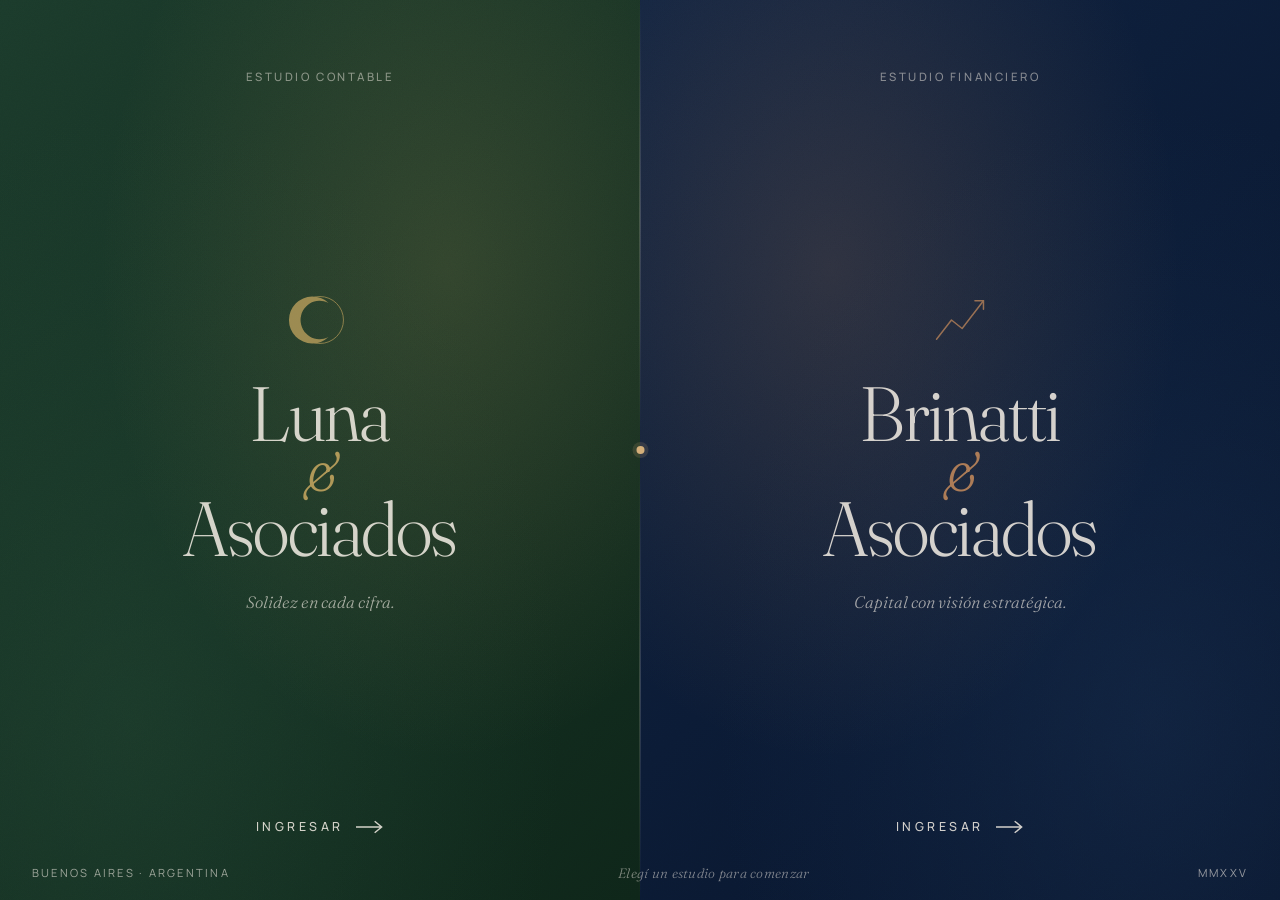
==== index.html @ 52c89bd2 "primer commit con mis archivos" ====
<!DOCTYPE html>
<html lang="es">
<head>
<meta charset="UTF-8">
<meta name="viewport" content="width=device-width, initial-scale=1.0">
<title>Luna &amp; Asociados · Brinatti &amp; Asociados</title>
<link rel="preconnect" href="https://fonts.googleapis.com">
<link rel="preconnect" href="https://fonts.gstatic.com" crossorigin>
<link href="https://fonts.googleapis.com/css2?family=Fraunces:ital,opsz,wght,SOFT@0,9..144,300..700,0..100;1,9..144,300..700,0..100&family=Manrope:wght@300;400;500;600;700&display=swap" rel="stylesheet">
<link rel="stylesheet" href="styles.css">
</head>
<body class="landing">

  <main class="split">

    <!-- LADO IZQUIERDO · LUNA -->
    <a href="contable.html" class="side side--luna" aria-label="Ingresar a Luna y Asociados">
      <div class="side__bg side__bg--luna"></div>
      <div class="side__content">
        <div class="side__top">
          <span class="side__kicker"> Estudio Contable</span>
        </div>
        <div class="side__center">
          <div class="side__mark">
            <svg viewBox="0 0 60 60" xmlns="http://www.w3.org/2000/svg" aria-hidden="true">
              <circle cx="30" cy="30" r="22" fill="none" stroke="currentColor" stroke-width="0.8"/>
              <path d="M 38 14 A 22 22 0 1 0 38 46 A 18 18 0 1 1 38 14 Z" fill="currentColor"/>
            </svg>
          </div>
          <h1 class="side__name">
            <span class="side__name-first">Luna</span>
            <span class="side__name-amp">&amp;</span>
            <span class="side__name-last">Asociados</span>
          </h1>
          <p class="side__tag">Solidez en cada cifra.</p>
        </div>
        <div class="side__bottom">
          <span class="side__enter">
            Ingresar
            <svg viewBox="0 0 24 12" xmlns="http://www.w3.org/2000/svg" aria-hidden="true">
              <path d="M0 6 L22 6 M16 1 L22 6 L16 11" fill="none" stroke="currentColor" stroke-width="1.2"/>
            </svg>
          </span>
        </div>
      </div>
    </a>

    <!-- DIVISOR -->
    <div class="divider" aria-hidden="true">
      <span class="divider__line"></span>
      <span class="divider__dot"></span>
      <span class="divider__line"></span>
    </div>

    <!-- LADO DERECHO · BRINATTI -->
    <a href="financiero.html" class="side side--brinatti" aria-label="Ingresar a Brinatti y Asociados">
      <div class="side__bg side__bg--brinatti"></div>
      <div class="side__content">
        <div class="side__top">
          <span class="side__kicker">Estudio Financiero</span>
        </div>
        <div class="side__center">
          <div class="side__mark">
            <svg viewBox="0 0 60 60" xmlns="http://www.w3.org/2000/svg" aria-hidden="true">
              <path d="M 8 48 L 22 30 L 32 38 L 52 12" fill="none" stroke="currentColor" stroke-width="1.4" stroke-linecap="round" stroke-linejoin="round"/>
              <path d="M 44 12 L 52 12 L 52 20" fill="none" stroke="currentColor" stroke-width="1.4" stroke-linecap="round" stroke-linejoin="round"/>
            </svg>
          </div>
          <h1 class="side__name">
            <span class="side__name-first">Brinatti</span>
            <span class="side__name-amp">&amp;</span>
            <span class="side__name-last">Asociados</span>
          </h1>
          <p class="side__tag">Capital con visión estratégica.</p>
        </div>
        <div class="side__bottom">
          <span class="side__enter">
            Ingresar
            <svg viewBox="0 0 24 12" xmlns="http://www.w3.org/2000/svg" aria-hidden="true">
              <path d="M0 6 L22 6 M16 1 L22 6 L16 11" fill="none" stroke="currentColor" stroke-width="1.2"/>
            </svg>
          </span>
        </div>
      </div>
    </a>

  </main>

  <footer class="landing__footer">
    <span>Buenos Aires · Argentina</span>
    <span class="landing__footer-mid">Elegí un estudio para comenzar</span>
    <span>MMXXV</span>
  </footer>

<script src="main.js"></script>
</body>
</html>
---- styles.css ----
/* =========================================================
   ESTUDIOS · LUNA & ASOCIADOS / BRINATTI & ASOCIADOS
   Diseño editorial — temas oscuros con sección "spotlight" crema
   Tipografía: Fraunces (display) + Manrope (body)
   ========================================================= */
 
/* ---------- RESET ---------- */
*, *::before, *::after { box-sizing: border-box; margin: 0; padding: 0; }
html { scroll-behavior: smooth; }
body { font-family: 'Manrope', sans-serif; -webkit-font-smoothing: antialiased; text-rendering: optimizeLegibility; }
img, svg { display: block; max-width: 100%; }
a { color: inherit; text-decoration: none; }
button, input, textarea { font: inherit; color: inherit; }
ul, ol { list-style: none; }
 
/* ---------- VARIABLES BASE ---------- */
:root {
  --font-display: 'Fraunces', Georgia, serif;
  --font-body: 'Manrope', sans-serif;
 
  --ease: cubic-bezier(0.22, 1, 0.36, 1);
  --ease-soft: cubic-bezier(0.4, 0, 0.2, 1);
 
  --container: 1440px;
  --gutter: clamp(1.5rem, 4vw, 4rem);
}
 
/* =========================================================
   1.  LANDING PAGE  (split de ingreso)
   ========================================================= */
 
body.landing {
  background: #0B0F14;
  color: #F5EFE6;
  overflow: hidden;
  height: 100vh;
}
 
.split {
  display: flex;
  height: 100vh;
  width: 100vw;
  position: relative;
}
 
.side {
  flex: 1;
  position: relative;
  display: flex;
  align-items: stretch;
  overflow: hidden;
  cursor: pointer;
  transition: flex 1.1s var(--ease);
}
 
.side__bg {
  position: absolute;
  inset: 0;
  z-index: 0;
  transition: transform 1.4s var(--ease), filter 0.6s var(--ease);
}
 
/* Lado Luna · verde bosque profundo */
.side__bg--luna {
  background:
    radial-gradient(ellipse at 70% 30%, rgba(201,169,97,0.16) 0%, transparent 55%),
    radial-gradient(ellipse at 20% 80%, rgba(35,70,52,0.45) 0%, transparent 60%),
    linear-gradient(135deg, #1B3A2B 0%, #0E2519 100%);
}
.side__bg--luna::before {
  content: '';
  position: absolute;
  inset: 0;
  background-image: url("data:image/svg+xml;utf8,<svg xmlns='http://www.w3.org/2000/svg' width='200' height='200'><filter id='n'><feTurbulence type='fractalNoise' baseFrequency='0.85' numOctaves='2'/><feColorMatrix values='0 0 0 0 0.9, 0 0 0 0 0.85, 0 0 0 0 0.75, 0 0 0 0.18 0'/></filter><rect width='100%25' height='100%25' filter='url(%23n)'/></svg>");
  opacity: 0.45;
  mix-blend-mode: overlay;
}
 
/* Lado Brinatti · azul marino profundo */
.side__bg--brinatti {
  background:
    radial-gradient(ellipse at 30% 30%, rgba(198,139,92,0.18) 0%, transparent 55%),
    radial-gradient(ellipse at 80% 80%, rgba(24,46,79,0.5) 0%, transparent 60%),
    linear-gradient(135deg, #0F2240 0%, #07142A 100%);
}
.side__bg--brinatti::before {
  content: '';
  position: absolute;
  inset: 0;
  background-image: url("data:image/svg+xml;utf8,<svg xmlns='http://www.w3.org/2000/svg' width='200' height='200'><filter id='n'><feTurbulence type='fractalNoise' baseFrequency='0.85' numOctaves='2'/><feColorMatrix values='0 0 0 0 0.9, 0 0 0 0 0.85, 0 0 0 0 0.75, 0 0 0 0.18 0'/></filter><rect width='100%25' height='100%25' filter='url(%23n)'/></svg>");
  opacity: 0.4;
  mix-blend-mode: overlay;
}
 
/* Contenido de cada lado */
.side__content {
  position: relative;
  z-index: 2;
  flex: 1;
  display: flex;
  flex-direction: column;
  justify-content: space-between;
  padding: clamp(2rem, 5vw, 4.5rem) clamp(2rem, 6vw, 5rem);
  text-align: center;
}
 
/* Ambos lados ahora son oscuros con texto crema */
.side--luna { color: #F5EFE6; }
.side--brinatti { color: #F5EFE6; }
 
.side__top, .side__bottom {
  opacity: 0;
  transform: translateY(-12px);
  animation: fadeDown 1.4s var(--ease) 0.2s forwards;
}
.side__bottom { transform: translateY(12px); animation-name: fadeUp; animation-delay: 0.5s; }
 
.side__kicker {
  font-family: var(--font-body);
  font-size: 0.72rem;
  font-weight: 500;
  letter-spacing: 0.22em;
  text-transform: uppercase;
  opacity: 0.7;
}
 
.side__center {
  display: flex;
  flex-direction: column;
  align-items: center;
  gap: 1.5rem;
  opacity: 0;
  transform: translateY(20px);
  animation: fadeUp 1.6s var(--ease) 0.35s forwards;
}
 
.side__mark {
  width: clamp(48px, 5vw, 64px);
  height: clamp(48px, 5vw, 64px);
  opacity: 0.85;
}
.side--luna .side__mark { color: #C9A961; }
.side--brinatti .side__mark { color: #C68B5C; }
 
.side__name {
  font-family: var(--font-display);
  font-weight: 300;
  font-size: clamp(2.5rem, 6vw, 5.5rem);
  line-height: 1;
  letter-spacing: -0.02em;
  font-variation-settings: "opsz" 144, "SOFT" 30;
}
.side__name-first, .side__name-last { display: block; }
.side__name-amp {
  display: block;
  font-style: italic;
  font-weight: 300;
  font-size: 0.7em;
  line-height: 0.5;
  margin: 0.1em 0;
  font-variation-settings: "opsz" 144, "SOFT" 100;
}
.side--luna .side__name-amp { color: #C9A961; }
.side--brinatti .side__name-amp { color: #C68B5C; }
 
.side__tag {
  font-family: var(--font-display);
  font-style: italic;
  font-weight: 300;
  font-size: clamp(0.95rem, 1.3vw, 1.15rem);
  opacity: 0.75;
  max-width: 28ch;
}
 
.side__enter {
  display: inline-flex;
  align-items: center;
  gap: 0.8rem;
  font-family: var(--font-body);
  font-size: 0.78rem;
  font-weight: 500;
  letter-spacing: 0.28em;
  text-transform: uppercase;
  transition: gap 0.4s var(--ease);
}
.side__enter svg { width: 28px; height: 14px; transition: transform 0.4s var(--ease); }
 
/* Hover behavior */
.split:hover .side { flex: 0.85; }
.split:hover .side:hover { flex: 1.3; }
 
.side:hover .side__bg { transform: scale(1.05); }
.side:hover .side__enter { gap: 1.4rem; }
.side:hover .side__enter svg { transform: translateX(6px); }
.side:hover .side__mark { opacity: 1; transform: scale(1.05); transition: transform 0.6s var(--ease); }
 
/* Divisor central */
.divider {
  position: absolute;
  top: 0; bottom: 0; left: 50%;
  transform: translateX(-50%);
  width: 1px;
  display: flex;
  flex-direction: column;
  align-items: center;
  z-index: 3;
  pointer-events: none;
  transition: opacity 0.6s var(--ease);
}
.divider__line {
  flex: 1;
  width: 1px;
  background: linear-gradient(180deg, transparent, rgba(245,239,230,0.35), transparent);
}
.divider__dot {
  width: 8px; height: 8px;
  border-radius: 50%;
  background: #D4AF7A;
  margin: 1rem 0;
  box-shadow: 0 0 0 4px rgba(212,175,122,0.15);
}
.split:hover .divider { opacity: 0.25; }
 
/* Footer del landing */
.landing__footer {
  position: fixed;
  bottom: 0; left: 0; right: 0;
  z-index: 5;
  display: flex;
  justify-content: space-between;
  align-items: center;
  padding: 1.2rem 2rem;
  font-size: 0.7rem;
  letter-spacing: 0.2em;
  text-transform: uppercase;
  color: rgba(245,239,230,0.6);
  pointer-events: none;
}
.landing__footer-mid {
  font-family: var(--font-display);
  font-style: italic;
  font-weight: 300;
  text-transform: none;
  letter-spacing: 0.02em;
  font-size: 0.85rem;
  opacity: 0.85;
}
 
/* Animaciones landing */
@keyframes fadeUp { to { opacity: 0.85; transform: translateY(0); } }
@keyframes fadeDown { to { opacity: 0.7; transform: translateY(0); } }
 
@media (max-width: 768px) {
  .split { flex-direction: column; }
  .side { min-height: 50vh; }
  .split:hover .side { flex: 1; }
  .split:hover .side:hover { flex: 1.2; }
  .divider {
    top: 50%; left: 0; right: 0;
    bottom: auto; width: 100%; height: 1px;
    transform: translateY(-50%);
    flex-direction: row;
  }
  .divider__line { flex: 1; width: auto; height: 1px;
    background: linear-gradient(90deg, transparent, rgba(245,239,230,0.35), transparent);
  }
  .divider__dot { margin: 0 1rem; }
  .landing__footer { font-size: 0.6rem; padding: 0.7rem 1rem; }
  .landing__footer-mid { display: none; }
}
 
/* =========================================================
   2.  TEMAS — Luna (verde) + Brinatti (azul marino)
   ========================================================= */
 
body.theme-luna,
body.theme-brinatti {
  background: var(--bg);
  color: var(--ink);
  min-height: 100vh;
  overflow-x: hidden;
}
 
/* Tema Luna — verde bosque + crema + dorado */
body.theme-luna {
  --bg:           #1B3A2B;
  --bg-deep:      #0E2519;
  --surface:      #234634;
  --surface-soft: #2B5340;
 
  --invert-bg:      #F4EFE6;
  --invert-surface: #ECE5D7;
 
  --ink:       #F5EFE6;
  --ink-soft:  rgba(245,239,230,0.80);
  --ink-mute:  rgba(245,239,230,0.55);
  --line:      rgba(245,239,230,0.15);
 
  --invert-ink:      #1B3A2B;
  --invert-ink-soft: rgba(27,58,43,0.78);
  --invert-ink-mute: rgba(27,58,43,0.55);
  --invert-line:     rgba(27,58,43,0.14);
 
  --accent:      #C9A961;
  --accent-soft: #D9C4A0;
}
 
/* Tema Brinatti — azul marino + crema + champagne */
body.theme-brinatti {
  --bg:           #0F2240;
  --bg-deep:      #07142A;
  --surface:      #182E4F;
  --surface-soft: #213A60;
 
  --invert-bg:      #F4EFE6;
  --invert-surface: #ECE5D7;
 
  --ink:       #F5EFE6;
  --ink-soft:  rgba(245,239,230,0.80);
  --ink-mute:  rgba(245,239,230,0.55);
  --line:      rgba(245,239,230,0.15);
 
  --invert-ink:      #0F2240;
  --invert-ink-soft: rgba(15,34,64,0.78);
  --invert-ink-mute: rgba(15,34,64,0.55);
  --invert-line:     rgba(15,34,64,0.14);
 
  --accent:      #C68B5C;
  --accent-soft: #DDAA82;
}
 
/* Grano sutil global */
body.theme-luna::before,
body.theme-brinatti::before {
  content: '';
  position: fixed;
  inset: 0;
  z-index: 0;
  pointer-events: none;
  background-image: url("data:image/svg+xml;utf8,<svg xmlns='http://www.w3.org/2000/svg' width='200' height='200'><filter id='n'><feTurbulence type='fractalNoise' baseFrequency='0.9' numOctaves='2'/><feColorMatrix values='0 0 0 0 0.95, 0 0 0 0 0.92, 0 0 0 0 0.85, 0 0 0 0.10 0'/></filter><rect width='100%25' height='100%25' filter='url(%23n)'/></svg>");
  opacity: 0.6;
  mix-blend-mode: overlay;
}
 
body.theme-luna > *,
body.theme-brinatti > * { position: relative; z-index: 1; }
 
/* ---------- TOPBAR ---------- */
.topbar {
  display: flex;
  align-items: center;
  justify-content: space-between;
  gap: 2rem;
  padding: 1.5rem var(--gutter);
  border-bottom: 1px solid var(--line);
  position: sticky;
  top: 0;
  z-index: 50;
  background: color-mix(in srgb, var(--bg) 85%, transparent);
  backdrop-filter: blur(10px);
  -webkit-backdrop-filter: blur(10px);
}
 
.topbar__logo {
  display: flex;
  align-items: center;
  gap: 0.7rem;
  font-family: var(--font-display);
  font-size: 1.15rem;
  font-weight: 400;
  letter-spacing: -0.01em;
  color: var(--ink);
}
.topbar__logo svg { width: 28px; height: 28px; color: var(--accent); }
.topbar__logo em {
  font-style: italic;
  color: var(--accent);
  margin: 0 0.15em;
  font-weight: 300;
}
 
.topbar__nav {
  display: flex;
  gap: 2rem;
  font-size: 0.82rem;
  font-weight: 500;
  letter-spacing: 0.04em;
}
.topbar__nav a {
  position: relative;
  padding: 0.3rem 0;
  color: var(--ink-soft);
  transition: color 0.3s var(--ease);
}
.topbar__nav a::after {
  content: '';
  position: absolute;
  bottom: 0; left: 0;
  width: 0; height: 1px;
  background: var(--accent);
  transition: width 0.4s var(--ease);
}
.topbar__nav a:hover { color: var(--ink); }
.topbar__nav a:hover::after { width: 100%; }
 
/* Botón de switch entre estudios */
.topbar__switch {
  display: inline-flex;
  align-items: center;
  gap: 0.8rem;
  padding: 0.7rem 1.2rem;
  border: 1px solid var(--ink-mute);
  border-radius: 999px;
  font-size: 0.72rem;
  font-weight: 500;
  letter-spacing: 0.05em;
  background: transparent;
  color: var(--ink);
  transition: background 0.4s var(--ease), color 0.4s var(--ease), border-color 0.4s var(--ease);
  flex-shrink: 0;
}
.topbar__switch svg {
  width: 22px; height: 11px;
  transition: transform 0.4s var(--ease);
}
.topbar__switch-label {
  color: var(--ink-mute);
  text-transform: uppercase;
  font-size: 0.65rem;
  letter-spacing: 0.18em;
}
.topbar__switch-name {
  font-family: var(--font-display);
  font-style: italic;
  font-weight: 400;
  font-size: 0.95rem;
  letter-spacing: 0;
}
.topbar__switch:hover {
  background: var(--accent);
  color: var(--bg);
  border-color: var(--accent);
}
.topbar__switch:hover .topbar__switch-label { color: rgba(0,0,0,0.55); }
.topbar__switch:hover svg { transform: translateX(4px); }
 
@media (max-width: 980px) {
  .topbar__nav { display: none; }
}
@media (max-width: 640px) {
  .topbar { padding: 1rem 1.2rem; gap: 1rem; }
  .topbar__switch-label { display: none; }
  .topbar__switch-name { font-size: 0.78rem; }
  .topbar__switch { padding: 0.55rem 0.9rem; }
}
 
/* ---------- HERO ---------- */
.hero {
  padding: clamp(4rem, 10vw, 9rem) var(--gutter) clamp(3rem, 7vw, 6rem);
  max-width: var(--container);
  margin: 0 auto;
  position: relative;
}
 
.hero__meta {
  display: flex;
  flex-wrap: wrap;
  gap: 1rem 2.5rem;
  margin-bottom: clamp(2.5rem, 5vw, 4rem);
  font-size: 0.7rem;
  font-weight: 500;
  letter-spacing: 0.22em;
  text-transform: uppercase;
  color: var(--ink-mute);
}
.hero__meta-item { position: relative; }
.hero__meta-item:not(:last-child)::after {
  content: '';
  position: absolute;
  right: -1.25rem; top: 50%;
  width: 4px; height: 4px;
  background: var(--accent);
  border-radius: 50%;
  transform: translateY(-50%);
}
 
.hero__title {
  font-family: var(--font-display);
  font-weight: 300;
  font-size: clamp(3rem, 9vw, 8rem);
  line-height: 0.95;
  letter-spacing: -0.035em;
  margin-bottom: clamp(3rem, 6vw, 5rem);
  font-variation-settings: "opsz" 144, "SOFT" 20;
  color: var(--ink);
}
.hero__line {
  display: block;
  opacity: 0;
  transform: translateY(24px);
  animation: heroIn 1.2s var(--ease) forwards;
}
.hero__line:nth-child(1) { animation-delay: 0.1s; }
.hero__line:nth-child(2) { animation-delay: 0.22s; }
.hero__line:nth-child(3) { animation-delay: 0.34s; }
.hero__line:nth-child(4) { animation-delay: 0.46s; }
.hero__line--italic {
  font-style: italic;
  font-variation-settings: "opsz" 144, "SOFT" 100;
  color: var(--accent);
  padding-left: clamp(1rem, 4vw, 4rem);
}
.hero__line em {
  font-style: italic;
  color: var(--accent);
  font-variation-settings: "opsz" 144, "SOFT" 100;
}
 
@keyframes heroIn { to { opacity: 1; transform: translateY(0); } }
 
.hero__columns {
  display: grid;
  grid-template-columns: 1.4fr 1fr;
  gap: clamp(2rem, 6vw, 5rem);
  padding-top: 2.5rem;
  border-top: 1px solid var(--line);
}
.hero__col strong { font-weight: 600; color: var(--ink); }
.hero__lead {
  font-size: clamp(1.05rem, 1.4vw, 1.25rem);
  line-height: 1.55;
  color: var(--ink-soft);
  max-width: 50ch;
}
 
.hero__sidekick {
  display: block;
  font-size: 0.7rem;
  letter-spacing: 0.22em;
  text-transform: uppercase;
  color: var(--ink-mute);
  margin-bottom: 1.5rem;
}
.hero__stats { display: flex; flex-direction: column; gap: 1.25rem; }
.hero__stats li {
  display: flex;
  align-items: baseline;
  gap: 1rem;
  padding-bottom: 1rem;
  border-bottom: 1px dashed var(--line);
}
.hero__stats li:last-child { border-bottom: none; }
.hero__stats strong {
  font-family: var(--font-display);
  font-weight: 400;
  font-size: clamp(1.5rem, 2.4vw, 2.1rem);
  color: var(--ink);
  line-height: 1;
  letter-spacing: -0.02em;
}
.hero__stats span {
  font-size: 0.78rem;
  color: var(--ink-mute);
  letter-spacing: 0.04em;
}
 
.hero__scroll {
  position: absolute;
  right: var(--gutter);
  bottom: 2rem;
  display: flex;
  align-items: center;
  gap: 1rem;
  font-size: 0.7rem;
  letter-spacing: 0.22em;
  text-transform: uppercase;
  color: var(--ink-mute);
}
.hero__scroll-line {
  width: 50px;
  height: 1px;
  background: var(--ink-mute);
  position: relative;
  overflow: hidden;
}
.hero__scroll-line::after {
  content: '';
  position: absolute;
  inset: 0;
  background: var(--accent);
  transform: translateX(-100%);
  animation: scrollLine 2.4s var(--ease) infinite;
}
@keyframes scrollLine {
  0% { transform: translateX(-100%); }
  50% { transform: translateX(0); }
  100% { transform: translateX(100%); }
}
 
@media (max-width: 820px) {
  .hero__columns { grid-template-columns: 1fr; gap: 2.5rem; }
  .hero__scroll { display: none; }
}
 
/* ---------- MARQUEE ---------- */
.marquee {
  overflow: hidden;
  border-top: 1px solid var(--line);
  border-bottom: 1px solid var(--line);
  background: var(--surface);
  padding: 1.2rem 0;
}
.marquee__track {
  display: flex;
  gap: 2.5rem;
  white-space: nowrap;
  animation: marquee 38s linear infinite;
  font-family: var(--font-display);
  font-style: italic;
  font-weight: 300;
  font-size: clamp(1.4rem, 2.5vw, 2.2rem);
  color: var(--ink);
  letter-spacing: -0.015em;
  font-variation-settings: "opsz" 144, "SOFT" 100;
}
.marquee__dot { color: var(--accent); font-size: 0.7em; align-self: center; font-style: normal; }
@keyframes marquee {
  from { transform: translateX(0); }
  to { transform: translateX(-50%); }
}
 
/* ---------- SECTION HEAD ---------- */
.section-head {
  display: grid;
  grid-template-columns: auto 1fr auto;
  align-items: end;
  gap: 1.5rem 2.5rem;
  margin-bottom: clamp(3rem, 6vw, 5rem);
  padding-bottom: 1.5rem;
  border-bottom: 1px solid var(--line);
}
.section-head__num {
  font-family: var(--font-display);
  font-weight: 300;
  font-size: clamp(1.5rem, 2.2vw, 2rem);
  color: var(--accent);
  font-style: italic;
  font-variation-settings: "opsz" 144, "SOFT" 100;
}
.section-head__title {
  font-family: var(--font-display);
  font-weight: 300;
  font-size: clamp(2.5rem, 5vw, 4.5rem);
  line-height: 1;
  letter-spacing: -0.025em;
  font-variation-settings: "opsz" 144, "SOFT" 20;
  color: var(--ink);
}
.section-head__desc {
  max-width: 38ch;
  font-size: 0.95rem;
  line-height: 1.55;
  color: var(--ink-soft);
  text-align: right;
}
 
@media (max-width: 720px) {
  .section-head { grid-template-columns: auto 1fr; }
  .section-head__desc { grid-column: 1 / -1; text-align: left; }
}
 
/* ---------- SERVICIOS ---------- */
.services {
  padding: clamp(4rem, 8vw, 7rem) var(--gutter);
  max-width: var(--container);
  margin: 0 auto;
}
.services__list {
  display: grid;
  grid-template-columns: repeat(2, 1fr);
  gap: 0;
  border-top: 1px solid var(--line);
  border-left: 1px solid var(--line);
}
.service {
  padding: clamp(1.8rem, 3vw, 2.5rem);
  border-right: 1px solid var(--line);
  border-bottom: 1px solid var(--line);
  position: relative;
  transition: background 0.4s var(--ease);
  cursor: default;
}
.service:hover { background: var(--surface); }
.service:hover .service__num { color: var(--accent); transform: translateX(4px); }
.service__num {
  display: inline-block;
  font-family: var(--font-display);
  font-style: italic;
  font-weight: 400;
  font-size: 0.95rem;
  color: var(--ink-mute);
  margin-bottom: 1.5rem;
  font-variation-settings: "opsz" 144, "SOFT" 100;
  transition: color 0.4s var(--ease), transform 0.4s var(--ease);
}
.service__title {
  font-family: var(--font-display);
  font-weight: 400;
  font-size: clamp(1.4rem, 2vw, 1.7rem);
  line-height: 1.15;
  letter-spacing: -0.02em;
  margin-bottom: 1rem;
  font-variation-settings: "opsz" 144, "SOFT" 30;
  color: var(--ink);
}
.service__desc {
  font-size: 0.95rem;
  line-height: 1.6;
  color: var(--ink-soft);
  max-width: 38ch;
}
 
@media (max-width: 720px) {
  .services__list { grid-template-columns: 1fr; }
}
 
/* ---------- ABOUT / MÉTODO  (spotlight crema invertido) ---------- */
.about {
  background: var(--invert-bg);
  color: var(--invert-ink);
  padding: clamp(5rem, 9vw, 8rem) var(--gutter);
  position: relative;
  overflow: hidden;
}
.about::before {
  content: '';
  position: absolute;
  top: -100px; right: -100px;
  width: 400px; height: 400px;
  border-radius: 50%;
  background: radial-gradient(circle, var(--accent) 0%, transparent 70%);
  opacity: 0.22;
}
.about__inner { max-width: var(--container); margin: 0 auto; position: relative; }
.about .section-head { border-bottom-color: var(--invert-line); }
.about .section-head__title { color: var(--invert-ink); }
.about .section-head__num { color: var(--accent); }
.about .section-head__desc { color: var(--invert-ink-soft); }
 
.about__grid {
  display: grid;
  grid-template-columns: 1fr 1fr;
  gap: clamp(2.5rem, 6vw, 6rem);
  align-items: center;
}
 
.about__quote {
  position: relative;
  padding: 2rem 0 2rem 4rem;
  border-left: 1px solid var(--invert-line);
}
.about__mark {
  position: absolute;
  left: 1.5rem; top: 0;
  font-family: var(--font-display);
  font-style: italic;
  font-size: 8rem;
  line-height: 1;
  color: var(--accent);
  opacity: 0.75;
  font-variation-settings: "opsz" 144, "SOFT" 100;
}
.about__quote p {
  font-family: var(--font-display);
  font-style: italic;
  font-weight: 300;
  font-size: clamp(1.4rem, 2.5vw, 2rem);
  line-height: 1.3;
  letter-spacing: -0.015em;
  margin-bottom: 1.5rem;
  font-variation-settings: "opsz" 144, "SOFT" 100;
  color: var(--invert-ink);
}
.about__quote footer {
  font-size: 0.82rem;
  letter-spacing: 0.04em;
  color: var(--invert-ink-mute);
}
 
.about__text p {
  font-size: 1rem;
  line-height: 1.7;
  color: var(--invert-ink-soft);
  margin-bottom: 1.2rem;
}
.about__text strong { color: var(--invert-ink); font-weight: 600; }
 
/* Método (Brinatti) */
.method {
  display: grid;
  grid-template-columns: repeat(2, 1fr);
  gap: 0;
  border-top: 1px solid var(--invert-line);
  border-left: 1px solid var(--invert-line);
}
.method__step {
  padding: clamp(2rem, 3.5vw, 3rem);
  border-right: 1px solid var(--invert-line);
  border-bottom: 1px solid var(--invert-line);
}
.method__step-num {
  font-family: var(--font-display);
  font-style: italic;
  font-size: 1rem;
  color: var(--accent);
  font-variation-settings: "opsz" 144, "SOFT" 100;
}
.method__step h3 {
  font-family: var(--font-display);
  font-weight: 300;
  font-size: clamp(1.8rem, 3vw, 2.4rem);
  line-height: 1;
  margin: 1rem 0 1rem;
  letter-spacing: -0.02em;
  font-variation-settings: "opsz" 144, "SOFT" 20;
  color: var(--invert-ink);
}
.method__step p {
  font-size: 0.95rem;
  line-height: 1.6;
  color: var(--invert-ink-soft);
  max-width: 32ch;
}
 
@media (max-width: 820px) {
  .about__grid { grid-template-columns: 1fr; }
  .method { grid-template-columns: 1fr; }
}
 
/* ---------- EQUIPO ---------- */
.team {
  padding: clamp(5rem, 9vw, 8rem) var(--gutter);
  max-width: var(--container);
  margin: 0 auto;
}
.team__grid {
  display: grid;
  grid-template-columns: repeat(4, 1fr);
  gap: 1.5rem;
}
.team__card {
  padding: 2rem 1.5rem 2rem;
  border: 1px solid var(--line);
  background: transparent;
  transition: background 0.4s var(--ease), border-color 0.4s var(--ease), transform 0.4s var(--ease);
}
.team__card:hover {
  background: var(--surface);
  border-color: var(--accent);
  transform: translateY(-4px);
}
.team__portrait {
  width: 70px; height: 70px;
  border-radius: 50%;
  display: grid;
  place-items: center;
  font-family: var(--font-display);
  font-style: italic;
  font-weight: 400;
  font-size: 1.4rem;
  color: var(--accent);
  background: var(--surface);
  border: 1px solid var(--line);
  margin-bottom: 1.5rem;
  font-variation-settings: "opsz" 144, "SOFT" 100;
  transition: background 0.4s var(--ease);
}
.team__card:hover .team__portrait { background: var(--surface-soft); }
.team__card h3 {
  font-family: var(--font-display);
  font-weight: 400;
  font-size: 1.15rem;
  line-height: 1.2;
  letter-spacing: -0.015em;
  margin-bottom: 0.5rem;
  color: var(--ink);
}
.team__role {
  font-size: 0.82rem;
  color: var(--ink-mute);
  line-height: 1.4;
}
 
@media (max-width: 980px) { .team__grid { grid-template-columns: repeat(2, 1fr); } }
@media (max-width: 500px) { .team__grid { grid-template-columns: 1fr; } }
 
/* ---------- CONTACTO ---------- */
.contact {
  padding: clamp(5rem, 9vw, 8rem) var(--gutter);
  background: var(--surface);
  border-top: 1px solid var(--line);
}
.contact__inner { max-width: 1100px; margin: 0 auto; }
 
.contact__title {
  font-family: var(--font-display);
  font-weight: 300;
  font-size: clamp(2.8rem, 6vw, 5rem);
  line-height: 1;
  letter-spacing: -0.03em;
  margin-bottom: 1.5rem;
  font-variation-settings: "opsz" 144, "SOFT" 20;
  color: var(--ink);
}
.contact__title em {
  font-style: italic;
  color: var(--accent);
  font-variation-settings: "opsz" 144, "SOFT" 100;
}
.contact__desc {
  font-size: 1.1rem;
  line-height: 1.5;
  color: var(--ink-soft);
  max-width: 50ch;
  margin-bottom: 3rem;
}
 
.contact__form {
  display: grid;
  grid-template-columns: 1fr 1fr;
  gap: 1.5rem;
  margin-bottom: 4rem;
}
.contact__form label {
  display: flex;
  flex-direction: column;
  gap: 0.5rem;
}
.contact__form-full { grid-column: 1 / -1; }
.contact__form span {
  font-size: 0.72rem;
  letter-spacing: 0.18em;
  text-transform: uppercase;
  color: var(--ink-mute);
}
.contact__form input,
.contact__form textarea {
  background: transparent;
  border: none;
  border-bottom: 1px solid var(--ink-mute);
  padding: 0.6rem 0;
  font-size: 1rem;
  color: var(--ink);
  font-family: var(--font-body);
  transition: border-color 0.3s var(--ease);
  resize: vertical;
}
.contact__form input:focus,
.contact__form textarea:focus {
  outline: none;
  border-bottom-color: var(--accent);
}
.contact__form button {
  grid-column: 1 / -1;
  justify-self: start;
  margin-top: 1rem;
  padding: 1rem 2rem;
  background: var(--accent);
  color: var(--bg);
  border: none;
  border-radius: 999px;
  font-size: 0.78rem;
  font-weight: 600;
  letter-spacing: 0.12em;
  text-transform: uppercase;
  cursor: pointer;
  transition: background 0.4s var(--ease), transform 0.4s var(--ease), box-shadow 0.4s var(--ease);
}
.contact__form button:hover {
  background: var(--accent-soft);
  transform: translateY(-2px);
  box-shadow: 0 8px 24px rgba(0,0,0,0.18);
}
.contact__sent {
  grid-column: 1 / -1;
  color: var(--accent);
  font-style: italic;
  font-family: var(--font-display);
  font-variation-settings: "opsz" 144, "SOFT" 100;
  opacity: 0;
  transform: translateY(-8px);
  transition: opacity 0.4s var(--ease), transform 0.4s var(--ease);
}
.contact__sent.is-on { opacity: 1; transform: translateY(0); }
 
.contact__info {
  display: grid;
  grid-template-columns: repeat(3, 1fr);
  gap: 2rem;
  padding-top: 3rem;
  border-top: 1px solid var(--line);
}
.contact__info-label {
  display: block;
  font-size: 0.7rem;
  letter-spacing: 0.22em;
  text-transform: uppercase;
  color: var(--accent);
  margin-bottom: 0.8rem;
}
.contact__info p {
  font-family: var(--font-display);
  font-weight: 300;
  font-size: 1.1rem;
  line-height: 1.5;
  letter-spacing: -0.01em;
  color: var(--ink);
  font-variation-settings: "opsz" 144, "SOFT" 30;
}
 
@media (max-width: 700px) {
  .contact__form { grid-template-columns: 1fr; }
  .contact__info { grid-template-columns: 1fr; gap: 1.5rem; }
}
 
/* ---------- FOOTER ---------- */
.footer {
  padding: 3rem var(--gutter) 2rem;
  background: var(--bg-deep);
  color: var(--ink);
  border-top: 1px solid var(--line);
}
.footer__top {
  display: flex;
  justify-content: space-between;
  align-items: center;
  flex-wrap: wrap;
  gap: 1.5rem;
  padding-bottom: 2rem;
  margin-bottom: 2rem;
  border-bottom: 1px solid var(--line);
}
.footer__brand {
  font-family: var(--font-display);
  font-weight: 400;
  font-size: 1.4rem;
  letter-spacing: -0.015em;
  color: var(--ink);
}
.footer__cross {
  display: inline-flex;
  align-items: center;
  gap: 0.5rem;
  font-family: var(--font-display);
  font-style: italic;
  font-size: 1rem;
  color: var(--accent);
  border-bottom: 1px solid var(--accent);
  padding-bottom: 0.2rem;
  font-variation-settings: "opsz" 144, "SOFT" 100;
  transition: opacity 0.3s var(--ease);
}
.footer__cross:hover { opacity: 0.75; }
.footer__bottom {
  display: flex;
  justify-content: space-between;
  flex-wrap: wrap;
  gap: 1rem;
  font-size: 0.78rem;
  color: var(--ink-mute);
  letter-spacing: 0.04em;
}
 
@media (max-width: 640px) {
  .footer__top { flex-direction: column; align-items: flex-start; }
  .footer__cross { font-size: 0.9rem; }
}
 
/* ---------- SELECTION ---------- */
::selection { background: var(--accent); color: var(--bg); }
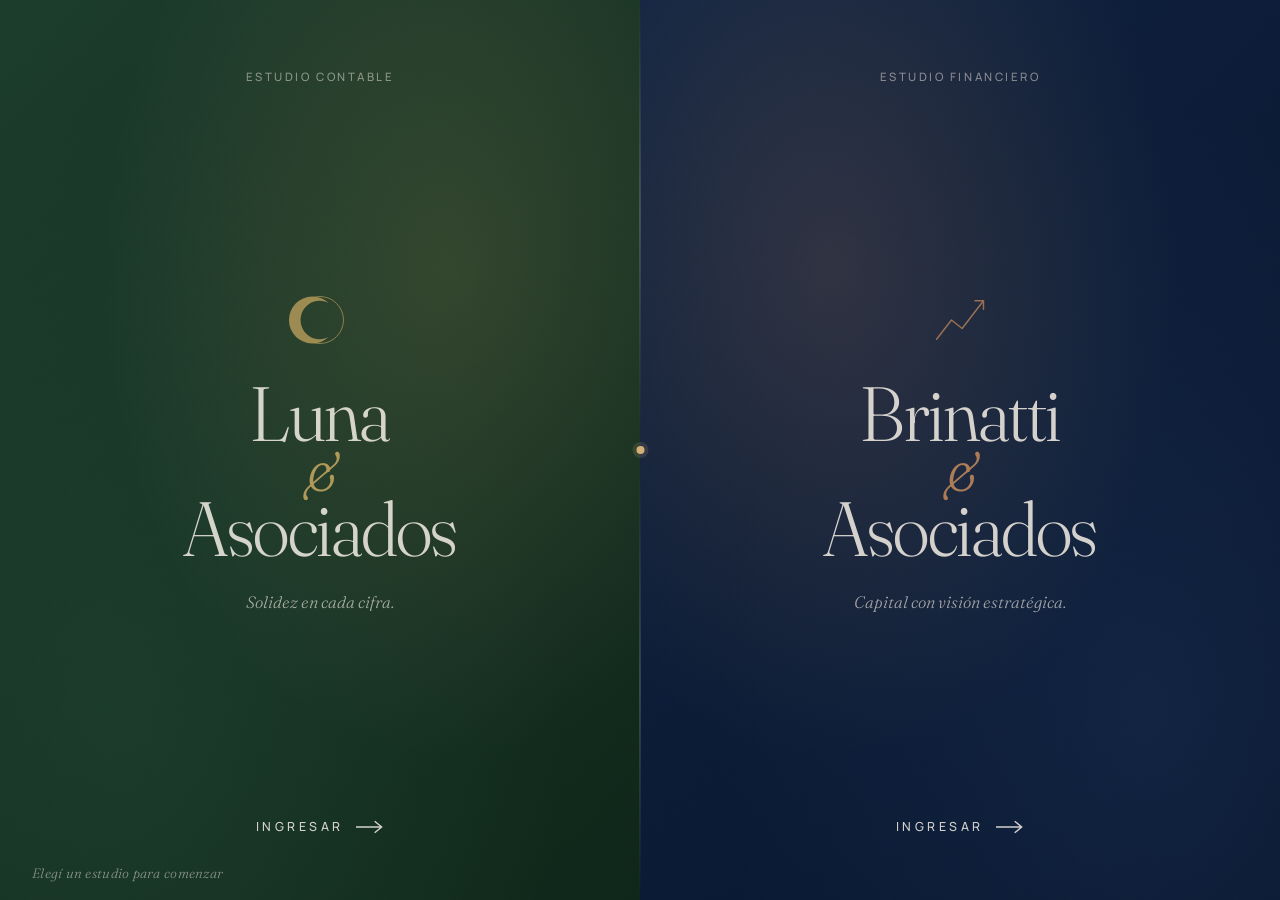
==== commit a0772bef: "Agregé una sección nueva" ====
--- a/index.html
+++ b/index.html
@@ -18,7 +18,7 @@
       <div class="side__bg side__bg--luna"></div>
       <div class="side__content">
         <div class="side__top">
-          <span class="side__kicker"> Estudio Contable</span>
+          <span class="side__kicker">Estudio Contable</span>
         </div>
         <div class="side__center">
           <div class="side__mark">
@@ -87,11 +87,10 @@
   </main>
 
   <footer class="landing__footer">
-    <span>Buenos Aires · Argentina</span>
     <span class="landing__footer-mid">Elegí un estudio para comenzar</span>
-    <span>MMXXV</span>
   </footer>
 
 <script src="main.js"></script>
 </body>
 </html>
+  
